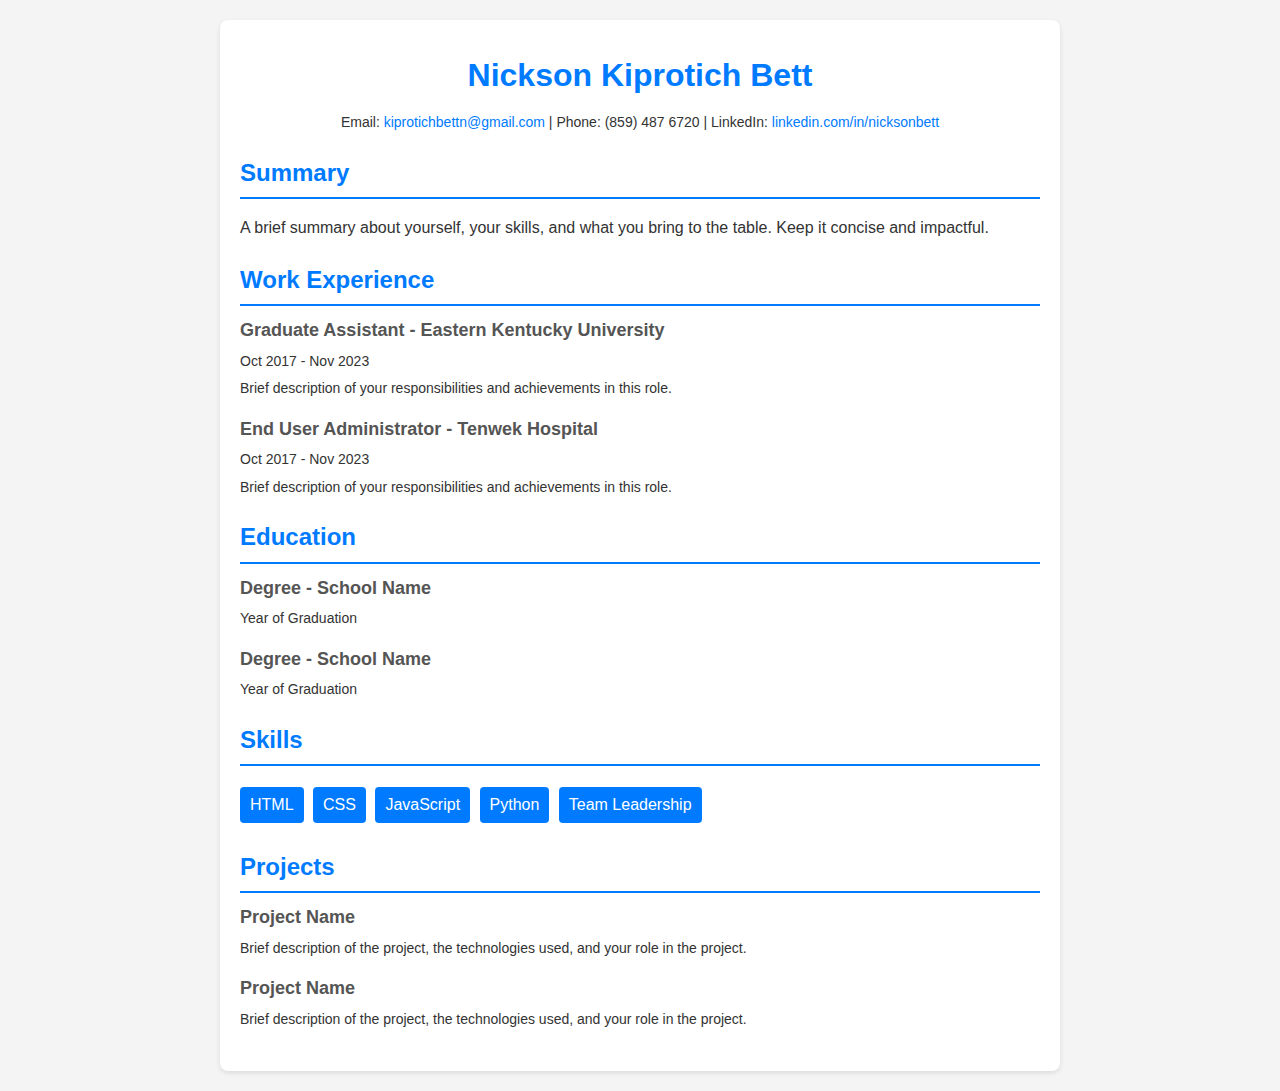
==== index.html @ 512ce3ea "Updated resume with new job experience" ====
<!DOCTYPE html>
<html lang="en">
    <head>
        <meta charset="UTF-8" />
        <meta name="viewport" content="width=device-width, initial-scale=1.0" />
        <title>Resume Template</title>
    </head>

    <style>
        body {
            font-family: Arial, sans-serif;
            line-height: 1.6;
            margin: 0;
            padding: 0;
            color: #333;
            background-color: #f4f4f4;
        }
        .container {
            max-width: 800px;
            margin: 20px auto;
            padding: 20px;
            background: #fff;
            border-radius: 8px;
            box-shadow: 0 2px 5px rgba(0, 0, 0, 0.1);
        }
        h1,
        h2 {
            color: #007bff;
        }
        .header {
            text-align: center;
        }
        .header h1 {
            margin: 10px 0;
        }
        .contact {
            margin: 10px 0;
            font-size: 14px;
        }
        .contact a {
            color: #007bff;
            text-decoration: none;
        }
        .section {
            margin: 20px 0;
        }
        .section h2 {
            margin-bottom: 10px;
            border-bottom: 2px solid #007bff;
            padding-bottom: 5px;
        }
        .item {
            margin-bottom: 15px;
        }
        .item h3 {
            margin: 0;
            font-size: 18px;
            color: #555;
        }
        .item p {
            margin: 5px 0;
            font-size: 14px;
        }
        .skills ul {
            list-style: none;
            padding: 0;
        }
        .skills ul li {
            display: inline-block;
            background: #007bff;
            color: #fff;
            padding: 5px 10px;
            margin: 5px 5px 5px 0;
            border-radius: 4px;
        }
    </style>

    <body>
        <main class="container">
            <section class="header">
                <h1>Nickson Kiprotich Bett</h1>
                <p class="contact">
                    Email:
                    <a href="mailto:kiprotichbettn@gmail.com"
                        >kiprotichbettn@gmail.com</a
                    >
                    | Phone: (859) 487 6720 | LinkedIn:
                    <a href="#">linkedin.com/in/nicksonbett</a>
                </p>
            </section>
            <section class="section">
                <h2>Summary</h2>
                <p>
                    A brief summary about yourself, your skills, and what you
                    bring to the table. Keep it concise and impactful.
                </p>
            </section>
            <section class="section">
                <h2>Work Experience</h2>
                <div class="item">
                    <h3>Graduate Assistant - Eastern Kentucky University</h3>
                    <p> Oct 2017 - Nov 2023</p>
                    <p>
                        Brief description of your responsibilities and
                        achievements in this role.
                    </p>
                </div>
                <div class="item">
                    <h3>End User Administrator - Tenwek Hospital</h3>
                    <p> Oct 2017 - Nov 2023</p>
                    <p>
                        Brief description of your responsibilities and
                        achievements in this role.
                    </p>
                </div>
            </section>
            <div class="section">
                <h2>Education</h2>
                <div class="item">
                    <h3>Degree - School Name</h3>
                    <p>Year of Graduation</p>
                </div>
                <div class="item">
                    <h3>Degree - School Name</h3>
                    <p>Year of Graduation</p>
                </div>
            </section>
            <section class="section">
                <h2>Skills</h2>
                <div class="skills">
                    <ul>
                        <li>HTML</li>
                        <li>CSS</li>
                        <li>JavaScript</li>
                        <li>Python</li>
                        <li>Team Leadership</li>
                    </ul>
                </div>
            </section>
            <section class="section">
                <h2>Projects</h2>
                <div class="item">
                    <h3>Project Name</h3>
                    <p>
                        Brief description of the project, the technologies used,
                        and your role in the project.
                    </p>
                </div>
                <div class="item">
                    <h3>Project Name</h3>
                    <p>
                        Brief description of the project, the technologies used,
                        and your role in the project.
                    </p>
                </div>
            </section>
        </main>
    </body>
</html>
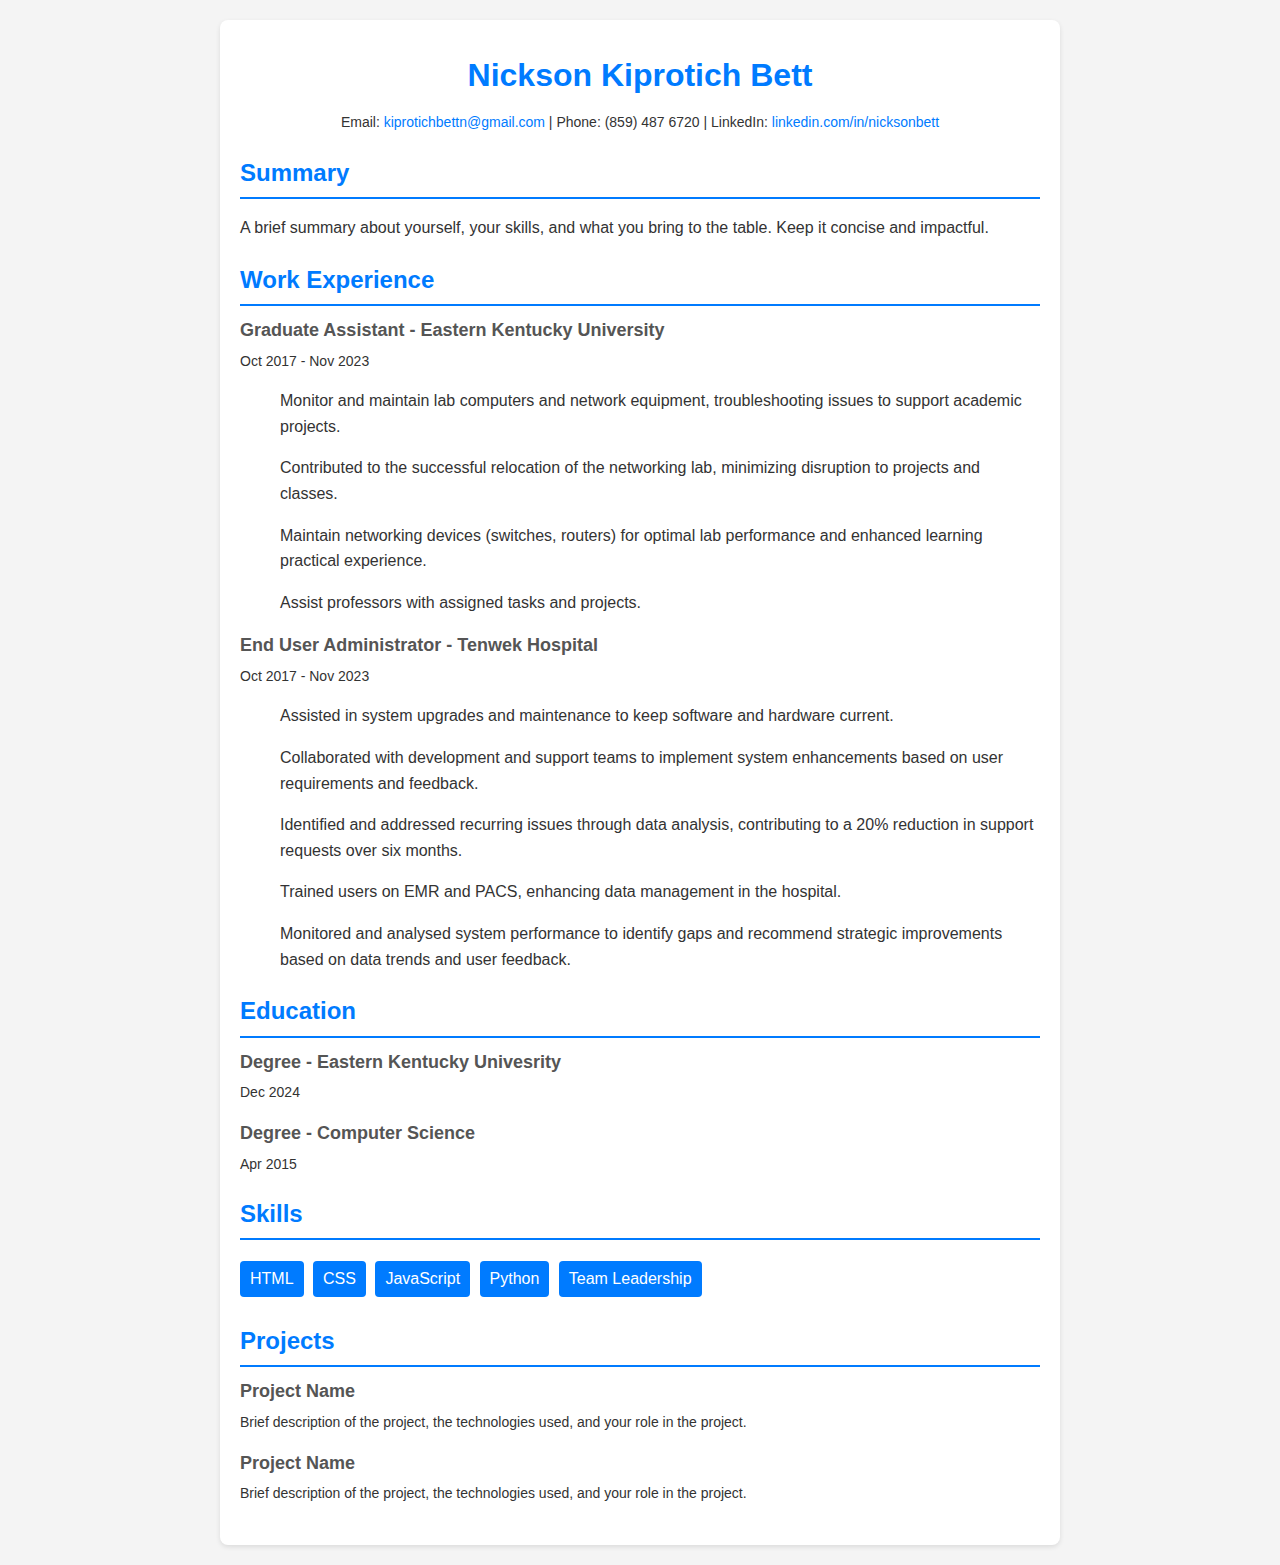
==== commit 75f410b3: "updated v1" ====
--- a/index.html
+++ b/index.html
@@ -101,28 +101,33 @@
                     <h3>Graduate Assistant - Eastern Kentucky University</h3>
                     <p> Oct 2017 - Nov 2023</p>
                     <p>
-                        Brief description of your responsibilities and
-                        achievements in this role.
+                        <ul>Monitor and maintain lab computers and network equipment, troubleshooting issues to support academic projects. </ul>
+                        <ul>Contributed to the successful relocation of the networking lab, minimizing disruption to projects and classes.</ul>
+                        <ul>Maintain networking devices (switches, routers) for optimal lab performance and enhanced learning practical experience.</ul>
+                        <ul>Assist professors with assigned tasks and projects.</ul>
                     </p>
                 </div>
                 <div class="item">
                     <h3>End User Administrator - Tenwek Hospital</h3>
                     <p> Oct 2017 - Nov 2023</p>
                     <p>
-                        Brief description of your responsibilities and
-                        achievements in this role.
+                        <ul>Assisted in system upgrades and maintenance to keep software and hardware current.</ul>
+                        <ul>Collaborated with development and support teams to implement system enhancements based on user requirements and feedback.</ul>
+                        <ul>Identified and addressed recurring issues through data analysis, contributing to a 20% reduction in support requests over six months.</ul>
+                        <ul>Trained users on EMR and PACS, enhancing data management in the hospital.</ul>
+                        <ul>Monitored and analysed system performance to identify gaps and recommend strategic improvements based on data trends and user feedback.</ul>                      
                     </p>
                 </div>
             </section>
             <div class="section">
                 <h2>Education</h2>
                 <div class="item">
-                    <h3>Degree - School Name</h3>
-                    <p>Year of Graduation</p>
+                    <h3>Degree - Eastern Kentucky Univesrity</h3>
+                    <p>Dec 2024</p>
                 </div>
                 <div class="item">
-                    <h3>Degree - School Name</h3>
-                    <p>Year of Graduation</p>
+                    <h3>Degree - Computer Science</h3>
+                    <p>Apr 2015</p>
                 </div>
             </section>
             <section class="section">
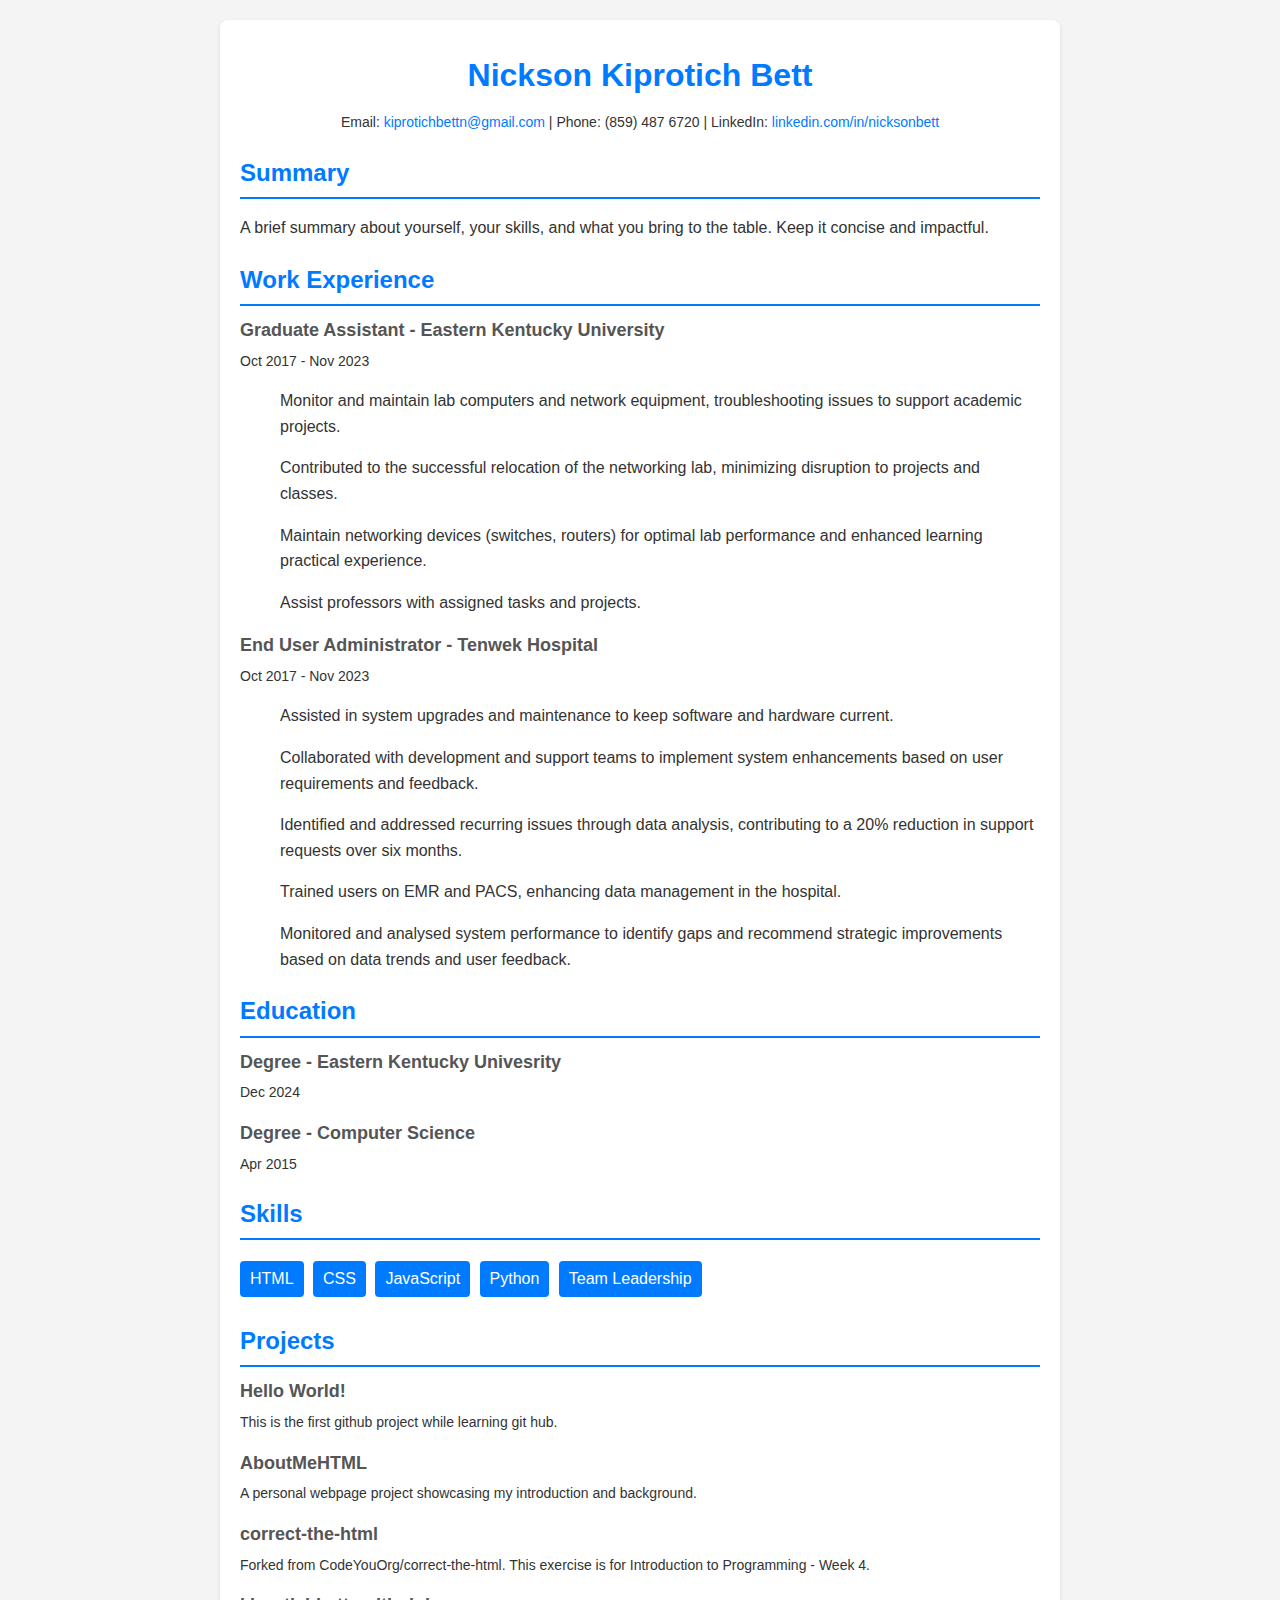
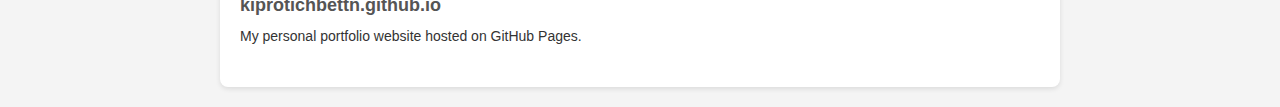
==== commit 36032995: "Updated Resume V1" ====
--- a/index.html
+++ b/index.html
@@ -145,17 +145,27 @@
             <section class="section">
                 <h2>Projects</h2>
                 <div class="item">
-                    <h3>Project Name</h3>
+                    <h3>Hello World!</h3>
                     <p>
-                        Brief description of the project, the technologies used,
-                        and your role in the project.
+                        This is the first github project while learning git hub.
                     </p>
                 </div>
                 <div class="item">
-                    <h3>Project Name</h3>
+                    <h3>AboutMeHTML</h3>
                     <p>
-                        Brief description of the project, the technologies used,
-                        and your role in the project.
+                        A personal webpage project showcasing my introduction and background.
+                    </p>
+                </div>
+                <div class="item">
+                    <h3>correct-the-html</h3>
+                    <p>
+                        Forked from CodeYouOrg/correct-the-html. This exercise is for Introduction to Programming - Week 4.
+                    </p>
+                </div>
+                <div class="item">
+                    <h3>kiprotichbettn.github.io</h3>
+                    <p>
+                        My personal portfolio website hosted on GitHub Pages.
                     </p>
                 </div>
             </section>
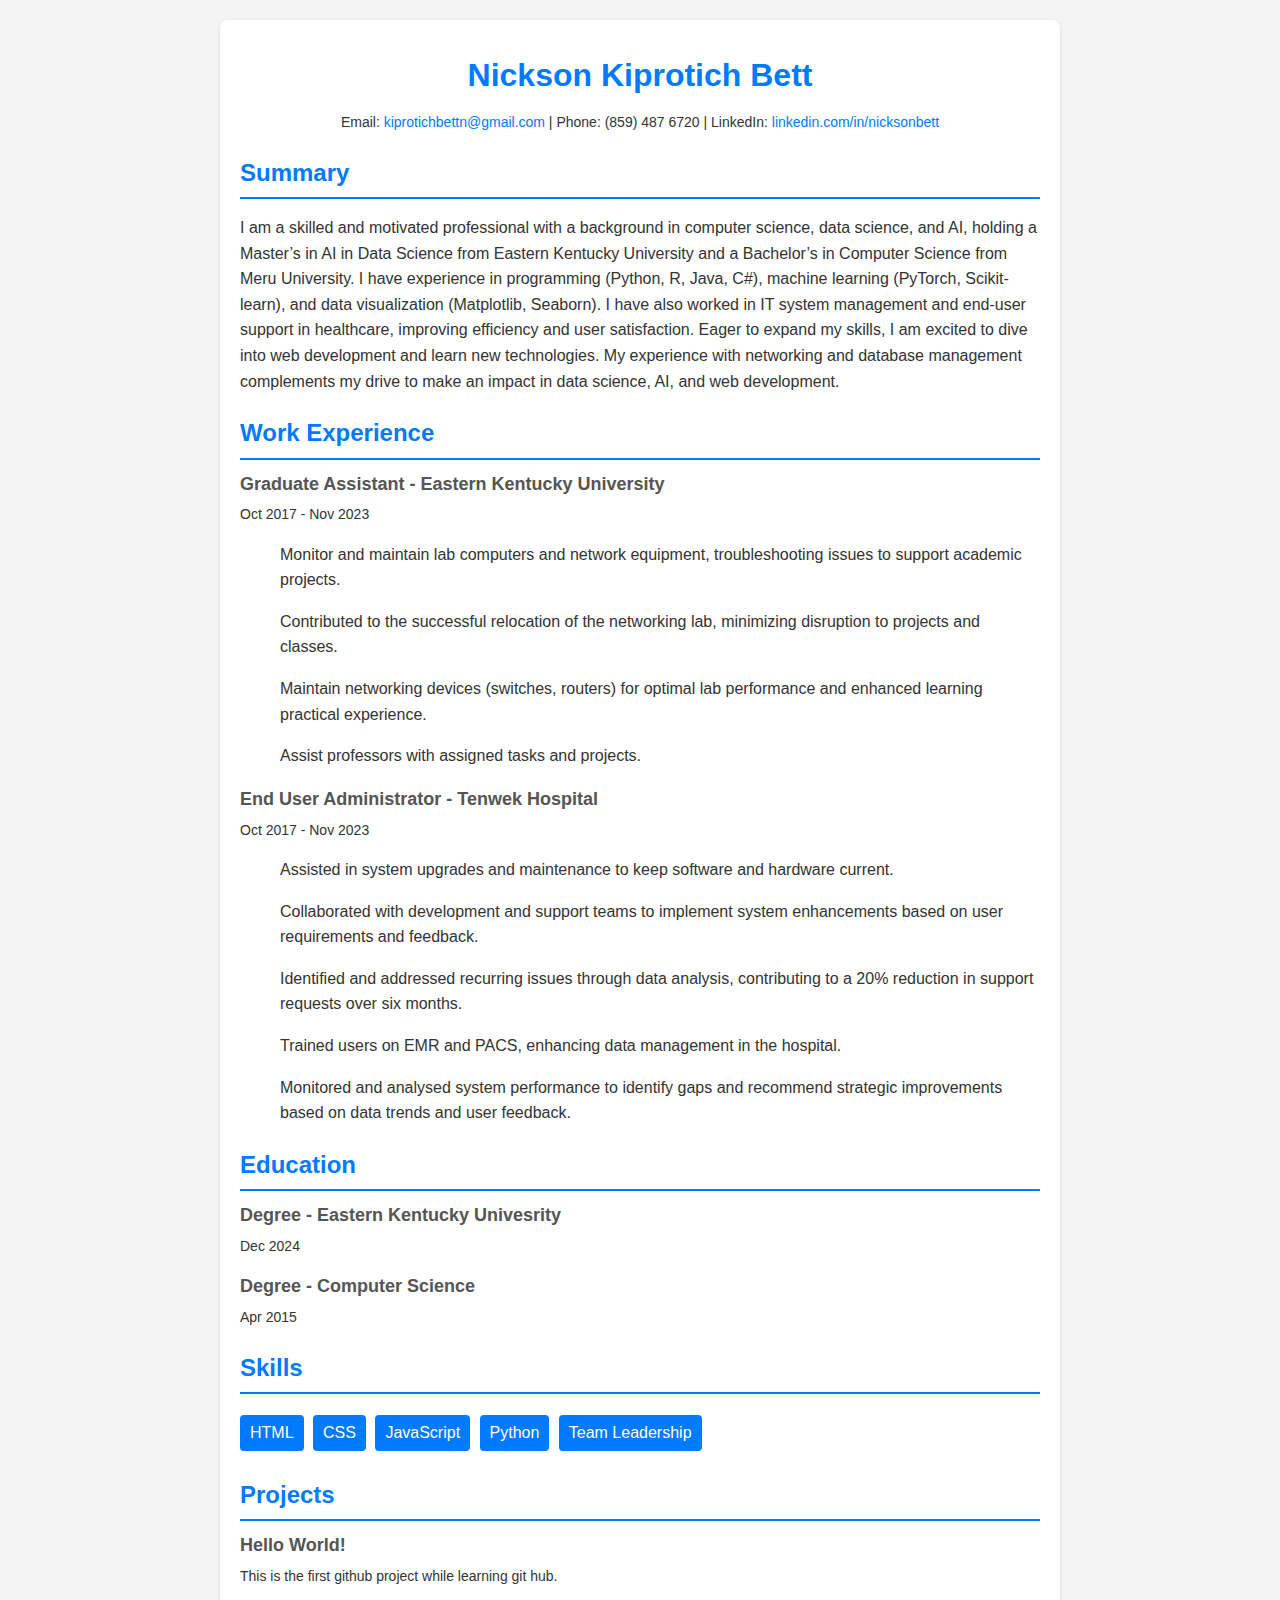
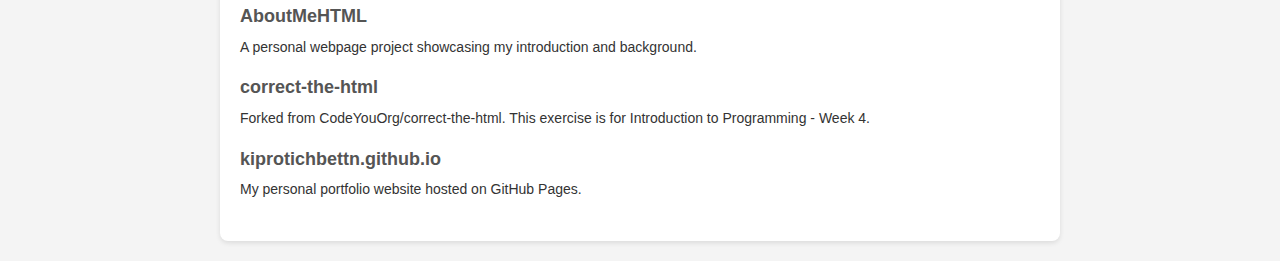
==== commit e02705be: "Updated Resume V2" ====
--- a/index.html
+++ b/index.html
@@ -91,8 +91,13 @@
             <section class="section">
                 <h2>Summary</h2>
                 <p>
-                    A brief summary about yourself, your skills, and what you
-                    bring to the table. Keep it concise and impactful.
+                    I am a skilled and motivated professional with a background in computer science, data science, and AI, holding a Master’s in 
+                    AI in Data Science from Eastern Kentucky University and a Bachelor’s in Computer Science from Meru University. 
+                    I have experience in programming (Python, R, Java, C#), machine learning (PyTorch, Scikit-learn), and data visualization 
+                    (Matplotlib, Seaborn). I have also worked in IT system management and end-user support in healthcare, improving efficiency and
+                    user satisfaction. Eager to expand my skills, I am excited to dive into web development and learn new technologies. 
+                    My experience with networking and database management complements my drive to make an impact in data science, AI, and web 
+                    development.
                 </p>
             </section>
             <section class="section">
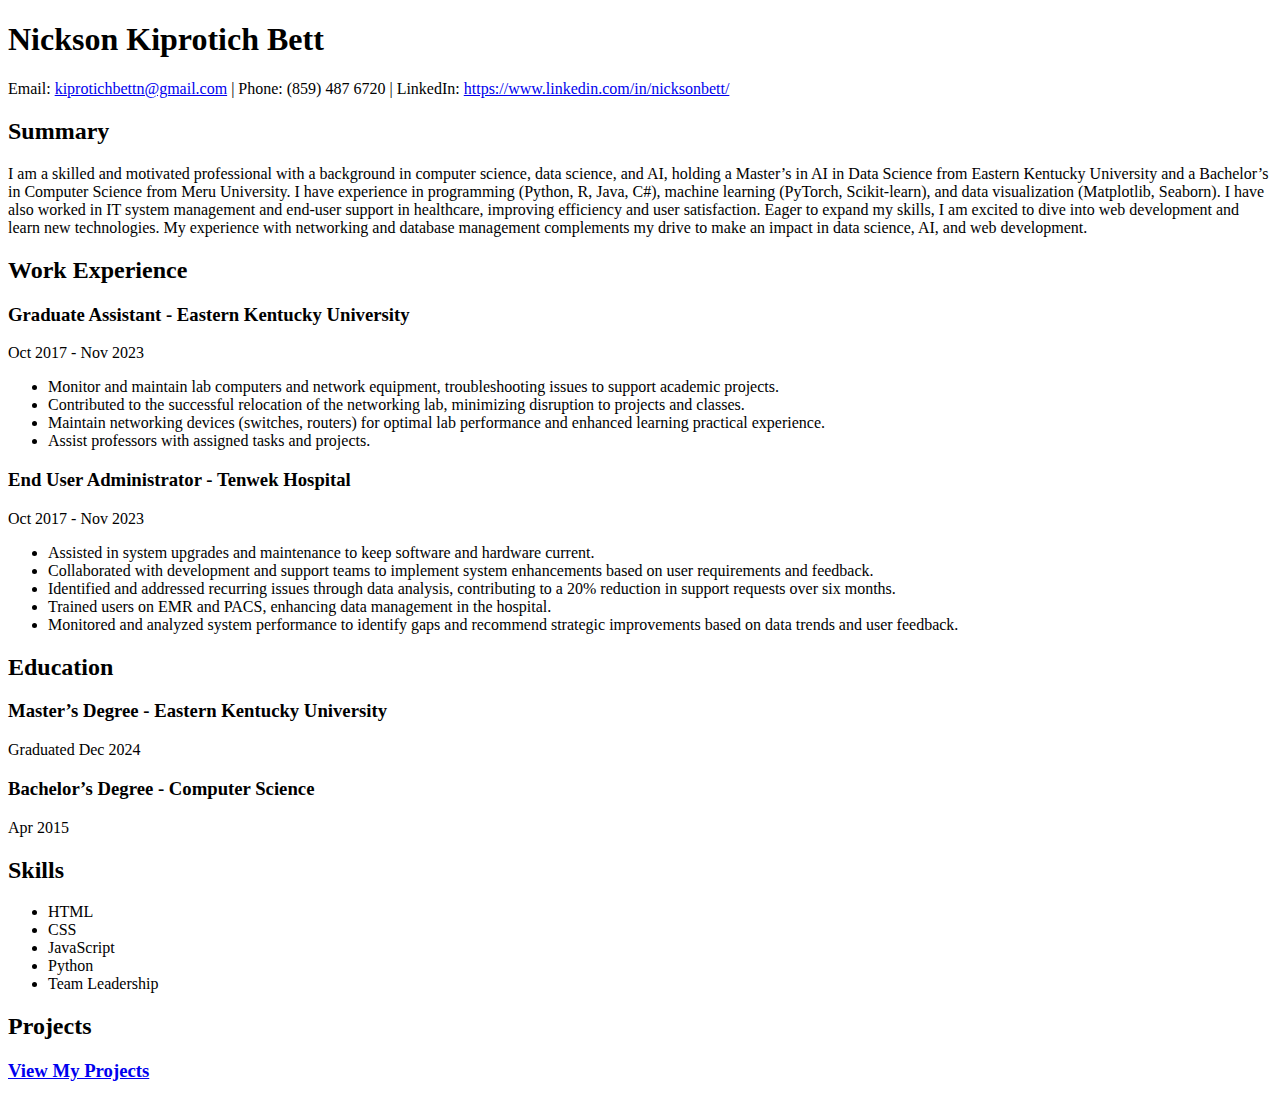
==== commit aa5ad68a: "updated resume and projects-Module 1 Assignments" ====
--- a/index.html
+++ b/index.html
@@ -1,179 +1,91 @@
 <!DOCTYPE html>
 <html lang="en">
-    <head>
-        <meta charset="UTF-8" />
-        <meta name="viewport" content="width=device-width, initial-scale=1.0" />
-        <title>Resume Template</title>
-    </head>
+<head>
+    <meta charset="UTF-8" />
+    <meta name="viewport" content="width=device-width, initial-scale=1.0" />
+    <title>Resume Template</title>
+    <link rel="stylesheet" href="styles.css"> <!-- Link to the external CSS file -->
+</head>
 
-    <style>
-        body {
-            font-family: Arial, sans-serif;
-            line-height: 1.6;
-            margin: 0;
-            padding: 0;
-            color: #333;
-            background-color: #f4f4f4;
-        }
-        .container {
-            max-width: 800px;
-            margin: 20px auto;
-            padding: 20px;
-            background: #fff;
-            border-radius: 8px;
-            box-shadow: 0 2px 5px rgba(0, 0, 0, 0.1);
-        }
-        h1,
-        h2 {
-            color: #007bff;
-        }
-        .header {
-            text-align: center;
-        }
-        .header h1 {
-            margin: 10px 0;
-        }
-        .contact {
-            margin: 10px 0;
-            font-size: 14px;
-        }
-        .contact a {
-            color: #007bff;
-            text-decoration: none;
-        }
-        .section {
-            margin: 20px 0;
-        }
-        .section h2 {
-            margin-bottom: 10px;
-            border-bottom: 2px solid #007bff;
-            padding-bottom: 5px;
-        }
-        .item {
-            margin-bottom: 15px;
-        }
-        .item h3 {
-            margin: 0;
-            font-size: 18px;
-            color: #555;
-        }
-        .item p {
-            margin: 5px 0;
-            font-size: 14px;
-        }
-        .skills ul {
-            list-style: none;
-            padding: 0;
-        }
-        .skills ul li {
-            display: inline-block;
-            background: #007bff;
-            color: #fff;
-            padding: 5px 10px;
-            margin: 5px 5px 5px 0;
-            border-radius: 4px;
-        }
-    </style>
+<body>
+    <main class="container">
+        <section class="header">
+            <h1>Nickson Kiprotich Bett</h1>
+            <p class="contact">
+                Email: <a href="mailto:kiprotichbettn@gmail.com">kiprotichbettn@gmail.com</a> |
+                Phone: (859) 487 6720 | LinkedIn: <a href="#">https://www.linkedin.com/in/nicksonbett/</a>
+            </p>
+        </section>
 
-    <body>
-        <main class="container">
-            <section class="header">
-                <h1>Nickson Kiprotich Bett</h1>
-                <p class="contact">
-                    Email:
-                    <a href="mailto:kiprotichbettn@gmail.com"
-                        >kiprotichbettn@gmail.com</a
-                    >
-                    | Phone: (859) 487 6720 | LinkedIn:
-                    <a href="#">linkedin.com/in/nicksonbett</a>
-                </p>
-            </section>
-            <section class="section">
-                <h2>Summary</h2>
-                <p>
-                    I am a skilled and motivated professional with a background in computer science, data science, and AI, holding a Master’s in 
-                    AI in Data Science from Eastern Kentucky University and a Bachelor’s in Computer Science from Meru University. 
-                    I have experience in programming (Python, R, Java, C#), machine learning (PyTorch, Scikit-learn), and data visualization 
-                    (Matplotlib, Seaborn). I have also worked in IT system management and end-user support in healthcare, improving efficiency and
-                    user satisfaction. Eager to expand my skills, I am excited to dive into web development and learn new technologies. 
-                    My experience with networking and database management complements my drive to make an impact in data science, AI, and web 
-                    development.
-                </p>
-            </section>
-            <section class="section">
-                <h2>Work Experience</h2>
-                <div class="item">
-                    <h3>Graduate Assistant - Eastern Kentucky University</h3>
-                    <p> Oct 2017 - Nov 2023</p>
-                    <p>
-                        <ul>Monitor and maintain lab computers and network equipment, troubleshooting issues to support academic projects. </ul>
-                        <ul>Contributed to the successful relocation of the networking lab, minimizing disruption to projects and classes.</ul>
-                        <ul>Maintain networking devices (switches, routers) for optimal lab performance and enhanced learning practical experience.</ul>
-                        <ul>Assist professors with assigned tasks and projects.</ul>
-                    </p>
-                </div>
-                <div class="item">
-                    <h3>End User Administrator - Tenwek Hospital</h3>
-                    <p> Oct 2017 - Nov 2023</p>
-                    <p>
-                        <ul>Assisted in system upgrades and maintenance to keep software and hardware current.</ul>
-                        <ul>Collaborated with development and support teams to implement system enhancements based on user requirements and feedback.</ul>
-                        <ul>Identified and addressed recurring issues through data analysis, contributing to a 20% reduction in support requests over six months.</ul>
-                        <ul>Trained users on EMR and PACS, enhancing data management in the hospital.</ul>
-                        <ul>Monitored and analysed system performance to identify gaps and recommend strategic improvements based on data trends and user feedback.</ul>                      
-                    </p>
-                </div>
-            </section>
-            <div class="section">
-                <h2>Education</h2>
-                <div class="item">
-                    <h3>Degree - Eastern Kentucky Univesrity</h3>
-                    <p>Dec 2024</p>
-                </div>
-                <div class="item">
-                    <h3>Degree - Computer Science</h3>
-                    <p>Apr 2015</p>
-                </div>
-            </section>
-            <section class="section">
-                <h2>Skills</h2>
-                <div class="skills">
-                    <ul>
-                        <li>HTML</li>
-                        <li>CSS</li>
-                        <li>JavaScript</li>
-                        <li>Python</li>
-                        <li>Team Leadership</li>
-                    </ul>
-                </div>
-            </section>
-            <section class="section">
-                <h2>Projects</h2>
-                <div class="item">
-                    <h3>Hello World!</h3>
-                    <p>
-                        This is the first github project while learning git hub.
-                    </p>
-                </div>
-                <div class="item">
-                    <h3>AboutMeHTML</h3>
-                    <p>
-                        A personal webpage project showcasing my introduction and background.
-                    </p>
-                </div>
-                <div class="item">
-                    <h3>correct-the-html</h3>
-                    <p>
-                        Forked from CodeYouOrg/correct-the-html. This exercise is for Introduction to Programming - Week 4.
-                    </p>
-                </div>
-                <div class="item">
-                    <h3>kiprotichbettn.github.io</h3>
-                    <p>
-                        My personal portfolio website hosted on GitHub Pages.
-                    </p>
-                </div>
-            </section>
-        </main>
-    </body>
-</html>+        <section class="section">
+            <h2>Summary</h2>
+            <p>
+                I am a skilled and motivated professional with a background in computer science, data science, and AI, holding a Master’s in 
+                AI in Data Science from Eastern Kentucky University and a Bachelor’s in Computer Science from Meru University. 
+                I have experience in programming (Python, R, Java, C#), machine learning (PyTorch, Scikit-learn), and data visualization 
+                (Matplotlib, Seaborn). I have also worked in IT system management and end-user support in healthcare, improving efficiency and
+                user satisfaction. Eager to expand my skills, I am excited to dive into web development and learn new technologies. 
+                My experience with networking and database management complements my drive to make an impact in data science, AI, and web 
+                development.
+            </p>
+        </section>
+
+        <section class="section">
+            <h2>Work Experience</h2>
+            <div class="item">
+                <h3>Graduate Assistant - Eastern Kentucky University</h3>
+                <p>Oct 2017 - Nov 2023</p>
+                <ul>
+                    <li>Monitor and maintain lab computers and network equipment, troubleshooting issues to support academic projects.</li>
+                    <li>Contributed to the successful relocation of the networking lab, minimizing disruption to projects and classes.</li>
+                    <li>Maintain networking devices (switches, routers) for optimal lab performance and enhanced learning practical experience.</li>
+                    <li>Assist professors with assigned tasks and projects.</li>
+                </ul>
+            </div>
+            <div class="item">
+                <h3>End User Administrator - Tenwek Hospital</h3>
+                <p>Oct 2017 - Nov 2023</p>
+                <ul>
+                    <li>Assisted in system upgrades and maintenance to keep software and hardware current.</li>
+                    <li>Collaborated with development and support teams to implement system enhancements based on user requirements and feedback.</li>
+                    <li>Identified and addressed recurring issues through data analysis, contributing to a 20% reduction in support requests over six months.</li>
+                    <li>Trained users on EMR and PACS, enhancing data management in the hospital.</li>
+                    <li>Monitored and analyzed system performance to identify gaps and recommend strategic improvements based on data trends and user feedback.</li>
+                </ul>
+            </div>
+        </section>
+
+        <section class="section">
+            <h2>Education</h2>
+            <div class="item">
+                <h3>Master’s Degree - Eastern Kentucky University</h3>
+                <p>Graduated Dec 2024</p>
+            </div>
+            <div class="item">
+                <h3>Bachelor’s Degree - Computer Science</h3>
+                <p>Apr 2015</p>
+            </div>
+        </section>
+
+        <section class="section">
+            <h2>Skills</h2>
+            <div class="skills">
+                <ul>
+                    <li>HTML</li>
+                    <li>CSS</li>
+                    <li>JavaScript</li>
+                    <li>Python</li>
+                    <li>Team Leadership</li>
+                </ul>
+            </div>
+        </section>
+
+        <section class="section">
+            <h2>Projects</h2>
+            <div class="item">
+                <h3><a href="projects.html">View My Projects</a></h3>
+            </div>
+        </section>
+    </main>
+</body>
+</html>
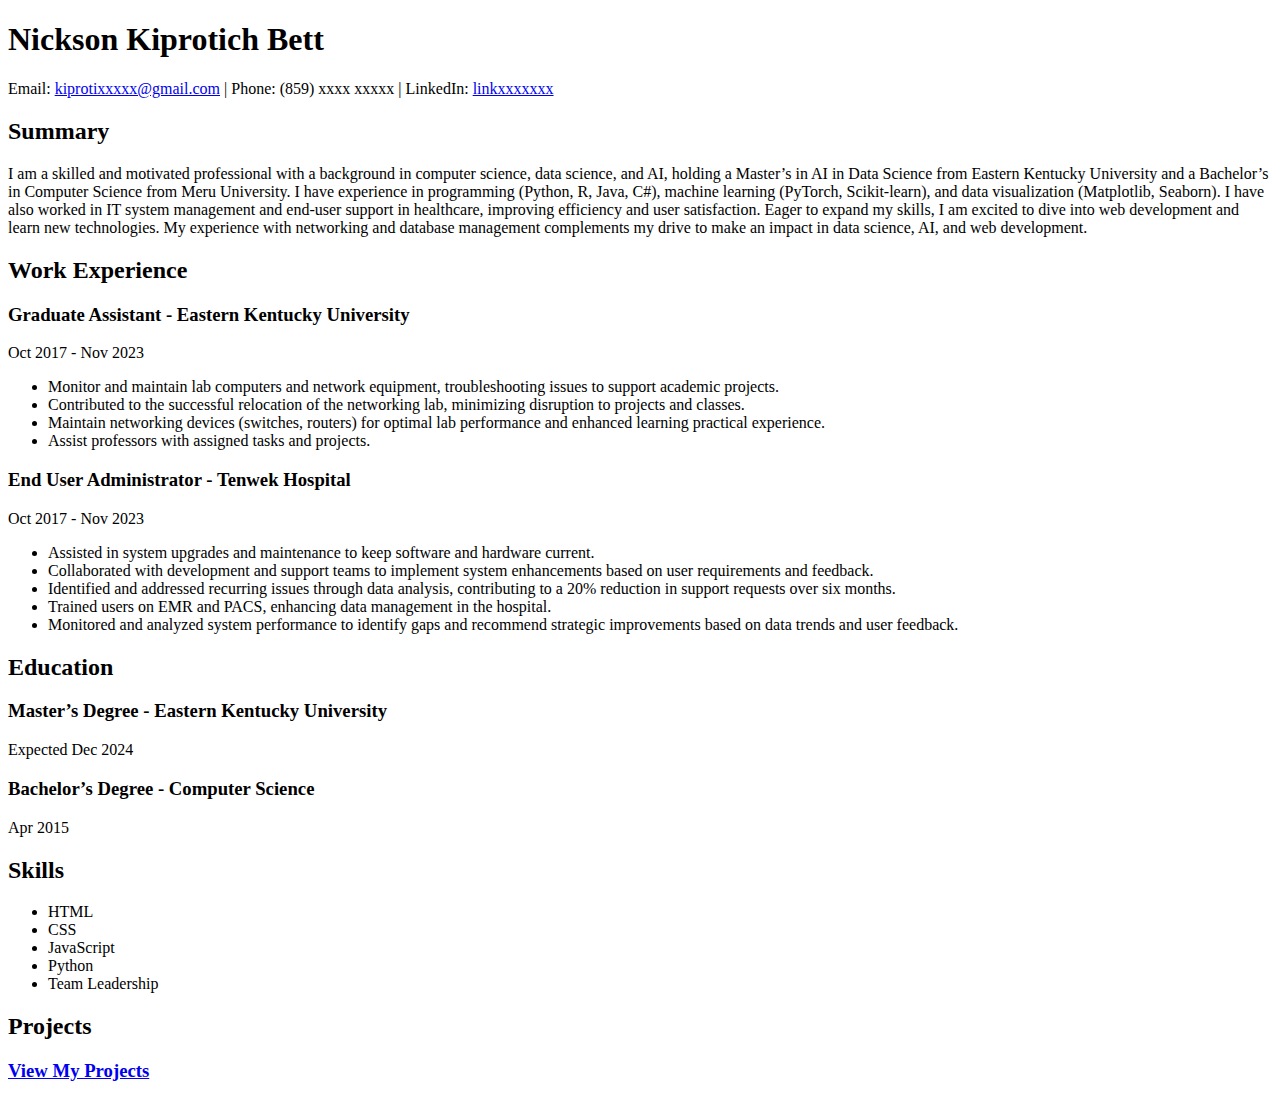
==== commit 7a664f83: "Updated resume and project. Module1_Assigments_v1" ====
--- a/index.html
+++ b/index.html
@@ -12,8 +12,8 @@
         <section class="header">
             <h1>Nickson Kiprotich Bett</h1>
             <p class="contact">
-                Email: <a href="mailto:kiprotichbettn@gmail.com">kiprotichbettn@gmail.com</a> |
-                Phone: (859) 487 6720 | LinkedIn: <a href="#">https://www.linkedin.com/in/nicksonbett/</a>
+                Email: <a href="mailto:kiprotixxxxx@gmail.com">kiprotixxxxx@gmail.com</a> |
+                Phone: (859) xxxx xxxxx | LinkedIn: <a href="#">linkxxxxxxx</a>
             </p>
         </section>
 
@@ -59,7 +59,7 @@
             <h2>Education</h2>
             <div class="item">
                 <h3>Master’s Degree - Eastern Kentucky University</h3>
-                <p>Graduated Dec 2024</p>
+                <p>Expected Dec 2024</p>
             </div>
             <div class="item">
                 <h3>Bachelor’s Degree - Computer Science</h3>
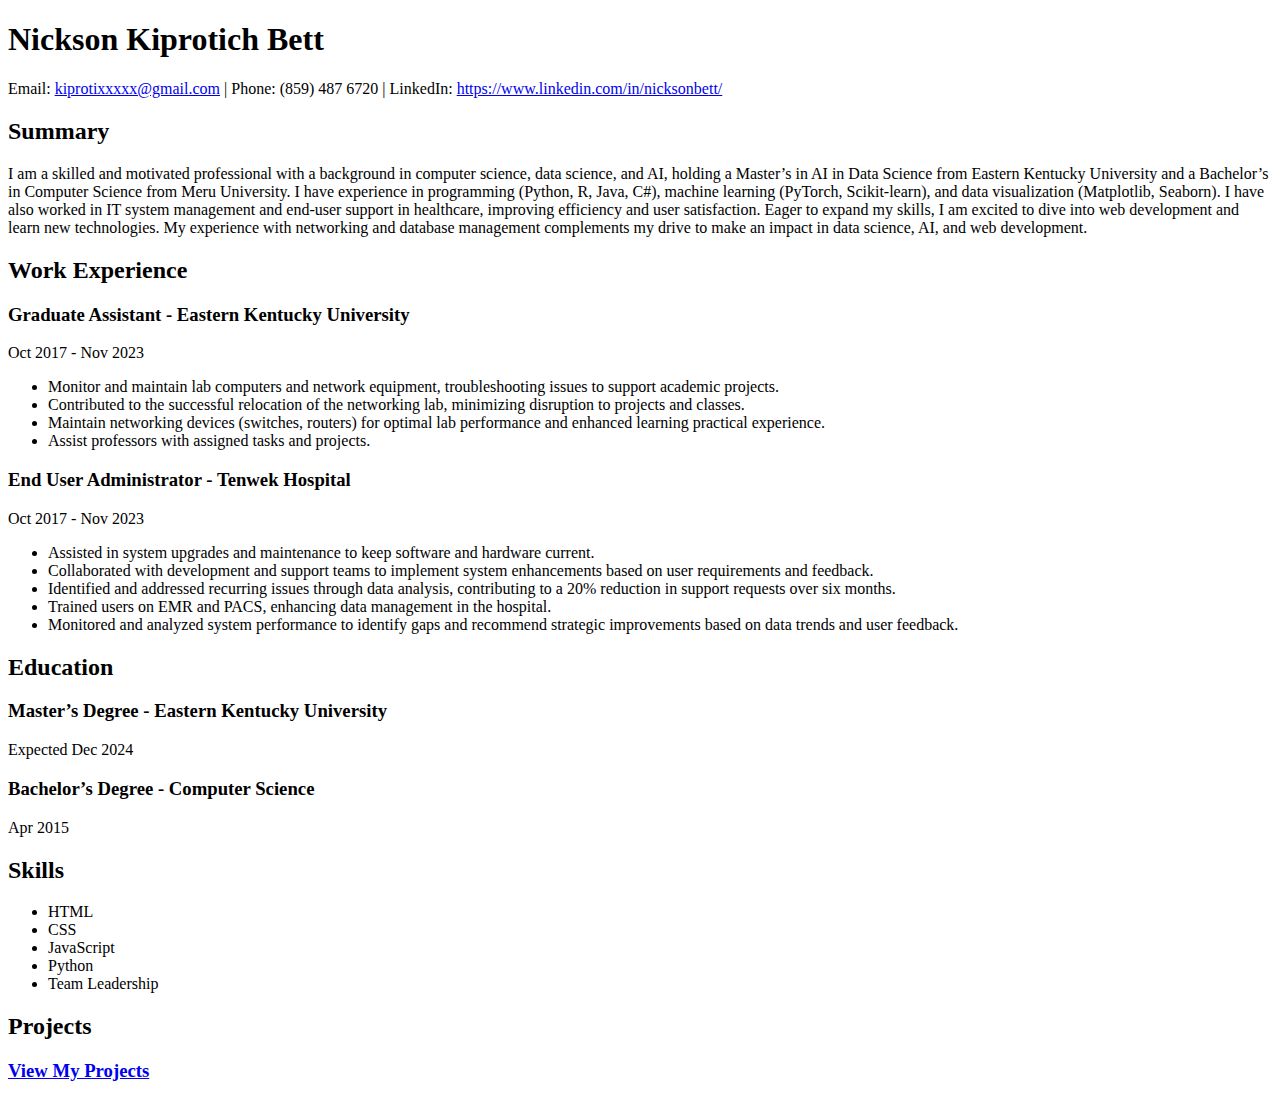
==== commit 32537417: "Updated Module1_Assignment_V1" ====
--- a/index.html
+++ b/index.html
@@ -12,8 +12,8 @@
         <section class="header">
             <h1>Nickson Kiprotich Bett</h1>
             <p class="contact">
-                Email: <a href="mailto:kiprotixxxxx@gmail.com">kiprotixxxxx@gmail.com</a> |
-                Phone: (859) xxxx xxxxx | LinkedIn: <a href="#">linkxxxxxxx</a>
+                Email: <a href="mailto:kiprotichbettn@gmail.com">kiprotixxxxx@gmail.com</a> |
+                Phone: (859) 487 6720 | LinkedIn: <a href="#">https://www.linkedin.com/in/nicksonbett/</a>
             </p>
         </section>
 
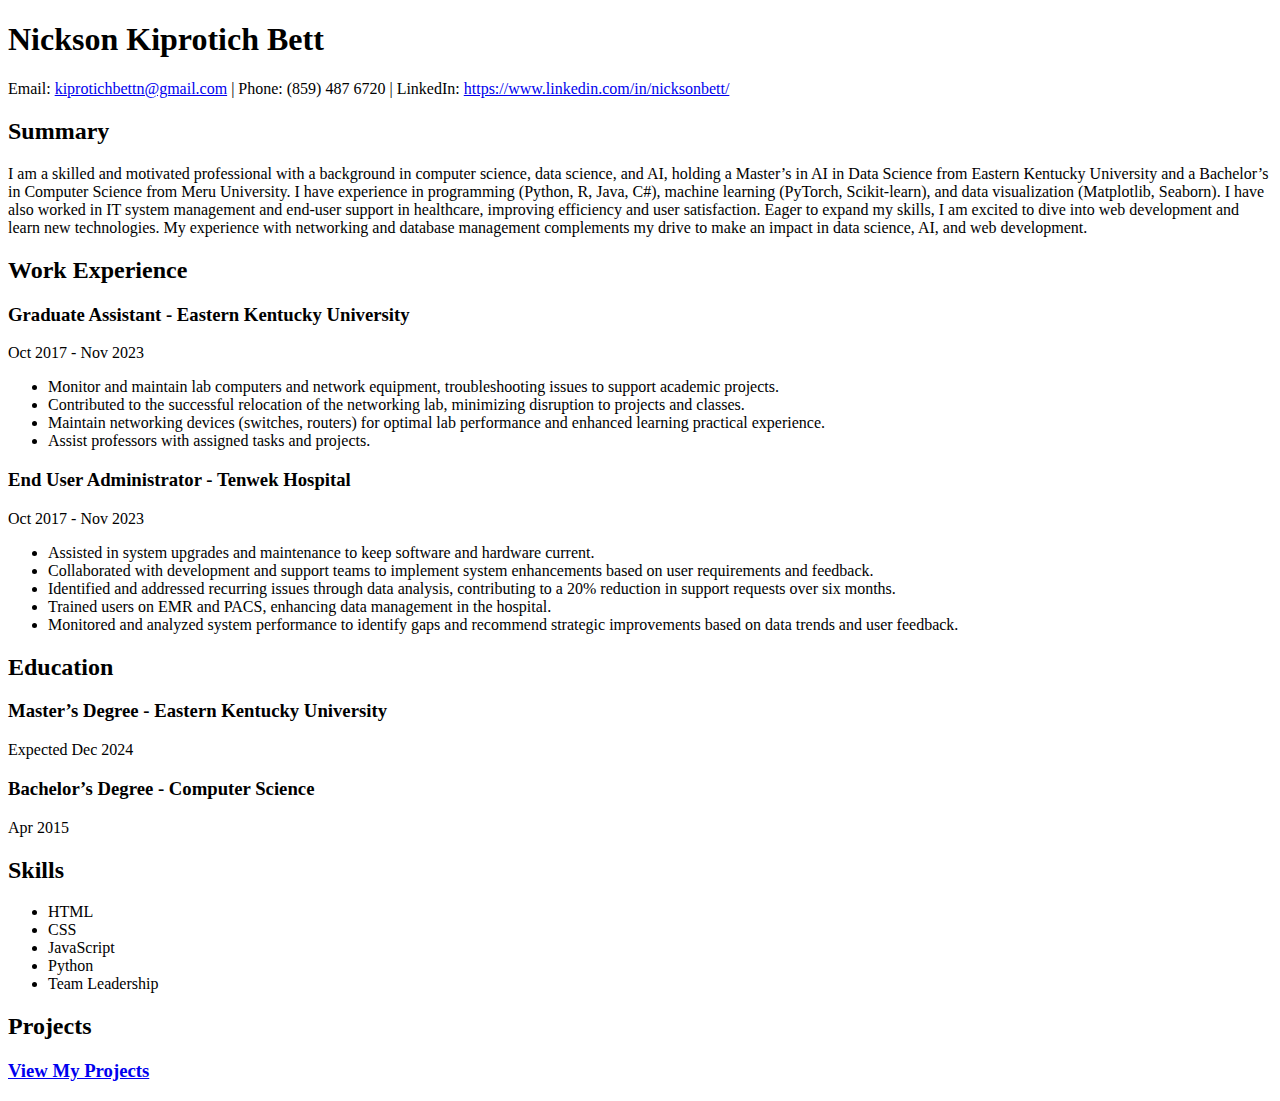
==== commit 470599ad: "Updated Resume and Project Module1_Assignment_V1" ====
--- a/index.html
+++ b/index.html
@@ -12,7 +12,7 @@
         <section class="header">
             <h1>Nickson Kiprotich Bett</h1>
             <p class="contact">
-                Email: <a href="mailto:kiprotichbettn@gmail.com">kiprotixxxxx@gmail.com</a> |
+                Email: <a href="mailto:kiprotichbettn@gmail.com">kiprotichbettn@gmail.com</a> |
                 Phone: (859) 487 6720 | LinkedIn: <a href="#">https://www.linkedin.com/in/nicksonbett/</a>
             </p>
         </section>
